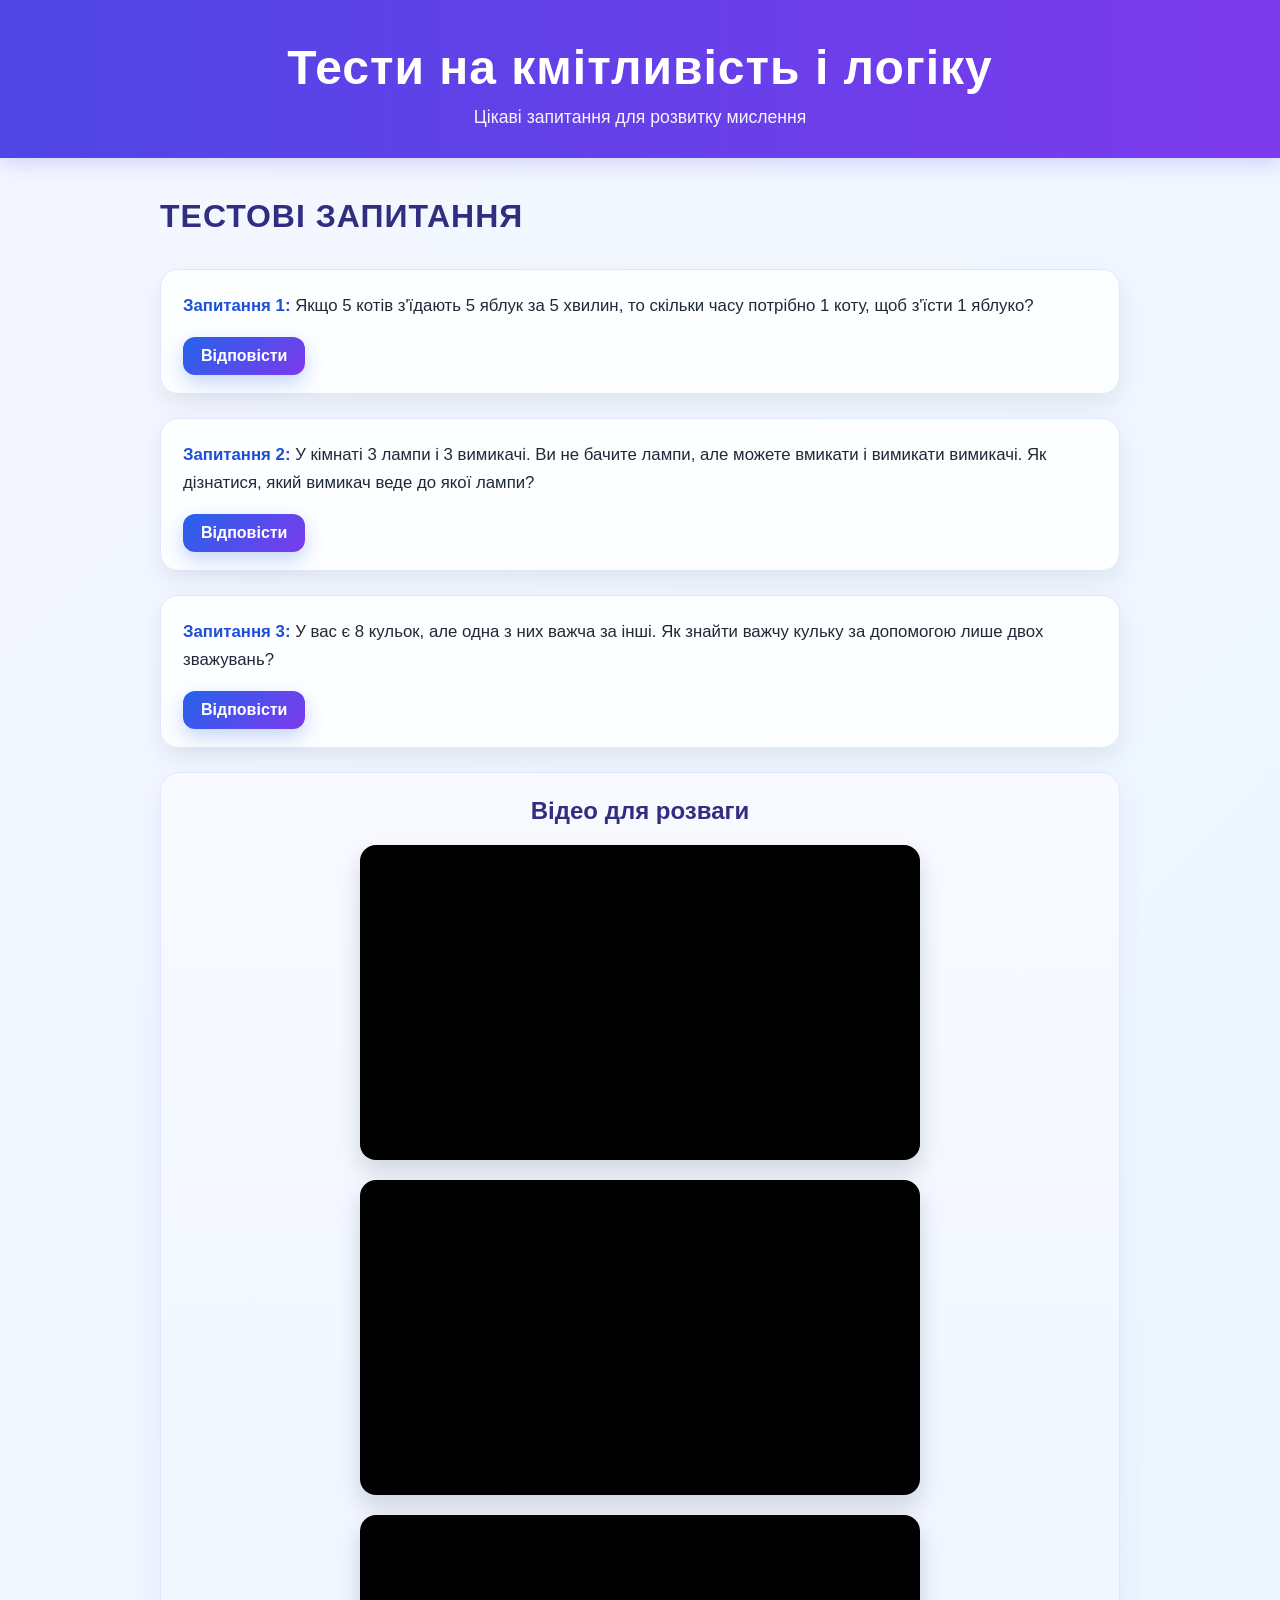
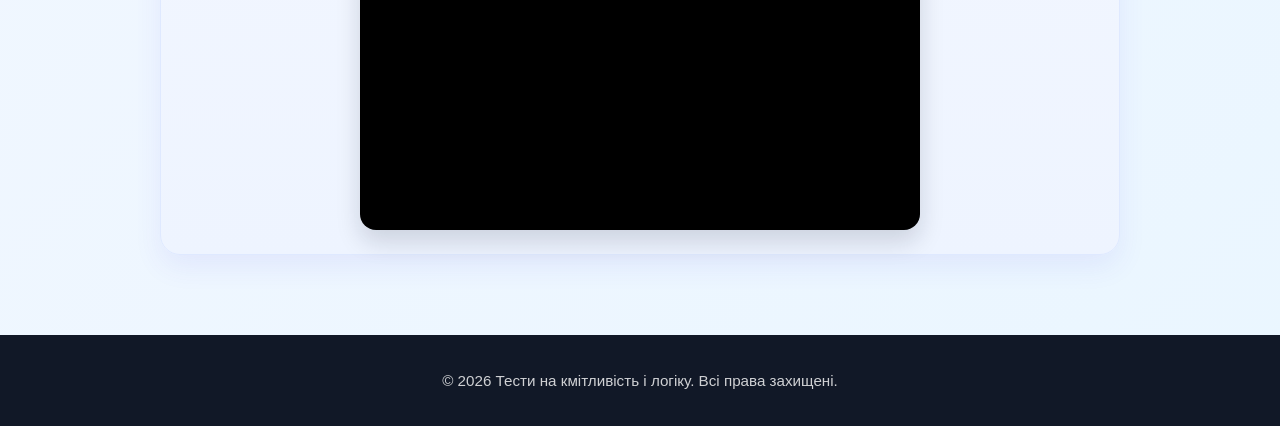
==== index.html @ a7ddb38e "PELEMEN" ====
<!DOCTYPE html>
<html lang="en">

<head>
    <meta charset="UTF-8">
    <meta name="viewport" content="width=device-width, initial-scale=1.0">
    <title>Тести на кмітливість і логіку</title>

    <link rel="stylesheet" href="stael.css">
    <meta name="description"
        content="Тести на кмітливість і логіку онлайн. Цікаві запитання, корисні для розвитку мислення. Спробу1те свої сили прямо зараз! ">
    <meta name="keywords"
        content="тести на кмітливість, тести на логіку, тести онлайн, тести для розвитку мислення, цікаві запитання, розвиваючі тести, логічні задачі, інтелектуальні тести, онлайн тести для розуму, тести для саморозвитку">
</head>

<body>
    <header>
        <h1>Тести на кмітливість і логіку</h1>
        <p>Цікаві запитання для розвитку мислення</p>
    </header>
    <main>
        <section>
            <h2>тестові запитання</h2>
            <div>
                <p><strong>Запитання 1:</strong> Якщо 5 котів з'їдають 5 яблук за 5 хвилин, то скільки часу потрібно 1
                    коту, щоб з'їсти 1 яблуко?</p>
                <button onclick="showAnswer(1)">Відповісти</button>
                <p id="1" style="display:none;">Відповідь: 5 хвилин. Кожен котик з'їдає одне яблуко за 5 хвилин.</p>
            </div>

            <div>
                <p><strong>Запитання 2:</strong> У кімнаті 3 лампи і 3 вимикачі. Ви не бачите лампи, але можете
                    вмикати і вимикати вимикачі. Як дізнатися, який вимикач веде до якої лампи?</p>
                <button onclick="showAnswer(2)">Відповісти</button>
                <p id="2" style="display:none;">Відповідь: Увімкніть перший вимикач на кілька хвилин, потім вимкніть
                    його і увімкніть другий. Після цього зайдіть у кімнату. Лампа, що горить, належить другому
                    вимикачу. Лампа, яка тепла, але не горить, належить першому. Лампа, яка холодна, належить третьому.
                </p>
            </div>

            <div>
                <p><strong>Запитання 3:</strong> У вас є 8 кульок, але одна з них важча за інші. Як знайти важчу кульку
                    за допомогою лише двох зважувань?</p>
                <button onclick="showAnswer(3)">Відповісти</button>
                <p id="3" style="display:none;">Відповідь: Розділіть 8 кульок на 3 групи: 3, 3 і 2 кульки. Зважте
                    дві групи по 3 кульки. Якщо вони однакові, то важча кулька в групі з 2 кульок. Якщо одна група
                    важча, то важча кулька там. Потім зважте дві кульки з важчої групи. Якщо вони однакові, то важча —
                    третя кулька. Якщо одна важча, то це та сама кулька.</p>
            </div>

            <div class="video-block">
                <h3>Відео для розваги</h3>
                <iframe width="560" height="315" src="https://www.youtube.com/embed/Ryba_ClLH7Q?si=eU4nqPWn9Am6mVFc"
                    title="YouTube video player" frameborder="0"
                    allow="accelerometer; autoplay; clipboard-write; encrypted-media; gyroscope; picture-in-picture; web-share"
                    allowfullscreen>
                </iframe>

                <iframe width="560" height="315" src="https://www.youtube.com/embed/71NWP1I7W4Y?si=zUNtPjNKuVQv7Yg4"
                    title="YouTube video player" frameborder="0"
                    allow="accelerometer; autoplay; clipboard-write; encrypted-media; gyroscope; picture-in-picture; web-share"
                    allowfullscreen>
                </iframe>

                <iframe width="560" height="315" src="https://www.youtube.com/embed/3mIrrmdH-fM?si=V1Eta4tSdFA1b5vT"
                    title="YouTube video player" frameborder="0"
                    allow="accelerometer; autoplay; clipboard-write; encrypted-media; gyroscope; picture-in-picture; web-share"
                    allowfullscreen>
                </iframe>
            </div>
        </section>
    </main>
    <footer>
        <p>&copy; 2026 Тести на кмітливість і логіку. Всі права захищені.</p>
        <script src="srept.js"></script>
</body>

</html>
---- stael.css ----
* {
    box-sizing: border-box;
}

body {
    margin: 0;
    font-family: "Segoe UI", Tahoma, sans-serif;
    background: linear-gradient(135deg, #f5f7ff 0%, #eaf6ff 100%);
    color: #1f2937;
}

header {
    background: linear-gradient(90deg, #4f46e5, #7c3aed);
    color: white;
    text-align: center;
    padding: 40px 20px 30px;
    box-shadow: 0 6px 20px rgba(79, 70, 229, 0.2);
}

header h1 {
    margin: 0;
    font-size: clamp(2rem, 4vw, 3rem);
    letter-spacing: 1px;
}

header p {
    margin: 12px 0 0;
    font-size: 1.1rem;
    opacity: 0.95;
}

main {
    max-width: 1000px;
    margin: 40px auto;
    padding: 0 20px 40px;
}

section {
    display: grid;
    gap: 24px;
}

section h2 {
    margin: 0 0 10px;
    font-size: 2rem;
    text-transform: uppercase;
    color: #312e81;
    letter-spacing: 1px;
}

section>div {
    background: rgba(255, 255, 255, 0.85);
    border: 1px solid #dfe7ff;
    border-radius: 18px;
    padding: 22px 22px 18px;
    box-shadow: 0 10px 25px rgba(17, 24, 39, 0.08);
}

section p {
    margin: 0 0 16px;
    line-height: 1.7;
    font-size: 1.05rem;
}

strong {
    color: #1d4ed8;
}

button {
    background: linear-gradient(135deg, #2563eb, #7c3aed);
    color: white;
    border: none;
    border-radius: 12px;
    padding: 10px 18px;
    font-size: 1rem;
    font-weight: 600;
    cursor: pointer;
    transition: transform 0.2s ease, box-shadow 0.2s ease;
    box-shadow: 0 8px 20px rgba(37, 99, 235, 0.25);
}

button:hover {
    transform: translateY(-1px);
    box-shadow: 0 12px 24px rgba(37, 99, 235, 0.35);
}

button:active {
    transform: translateY(0);
}

p[id] {
    margin-top: 16px;
    padding: 14px 16px;
    border-left: 4px solid #10b981;
    background: #ecfdf5;
    border-radius: 10px;
    color: #065f46;
    font-weight: 500;
}

.video-block {
    display: grid;
    gap: 20px;
    justify-items: center;
    background: linear-gradient(180deg, #f8faff 0%, #eef4ff 100%);
    border: 1px solid #dfe9ff;
    border-radius: 20px;
    padding: 24px 20px;
    box-shadow: 0 12px 28px rgba(79, 70, 229, 0.08);
}

.video-block h3 {
    margin: 0;
    font-size: 1.5rem;
    color: #312e81;
}

.video-block iframe {
    width: min(100%, 560px);
    aspect-ratio: 16 / 9;
    border: none;
    border-radius: 16px;
    box-shadow: 0 12px 24px rgba(15, 23, 42, 0.15);
    background: #000;
}

footer {
    background: #111827;
    color: rgba(255, 255, 255, 0.8);
    text-align: center;
    padding: 22px 20px;
    font-size: 0.95rem;
}

@media (max-width: 600px) {
    header {
        padding-top: 30px;
    }

    section>div {
        padding: 18px 16px;
    }

    section p {
        font-size: 0.98rem;
    }

    .video-block {
        padding: 18px 12px;
    }
}
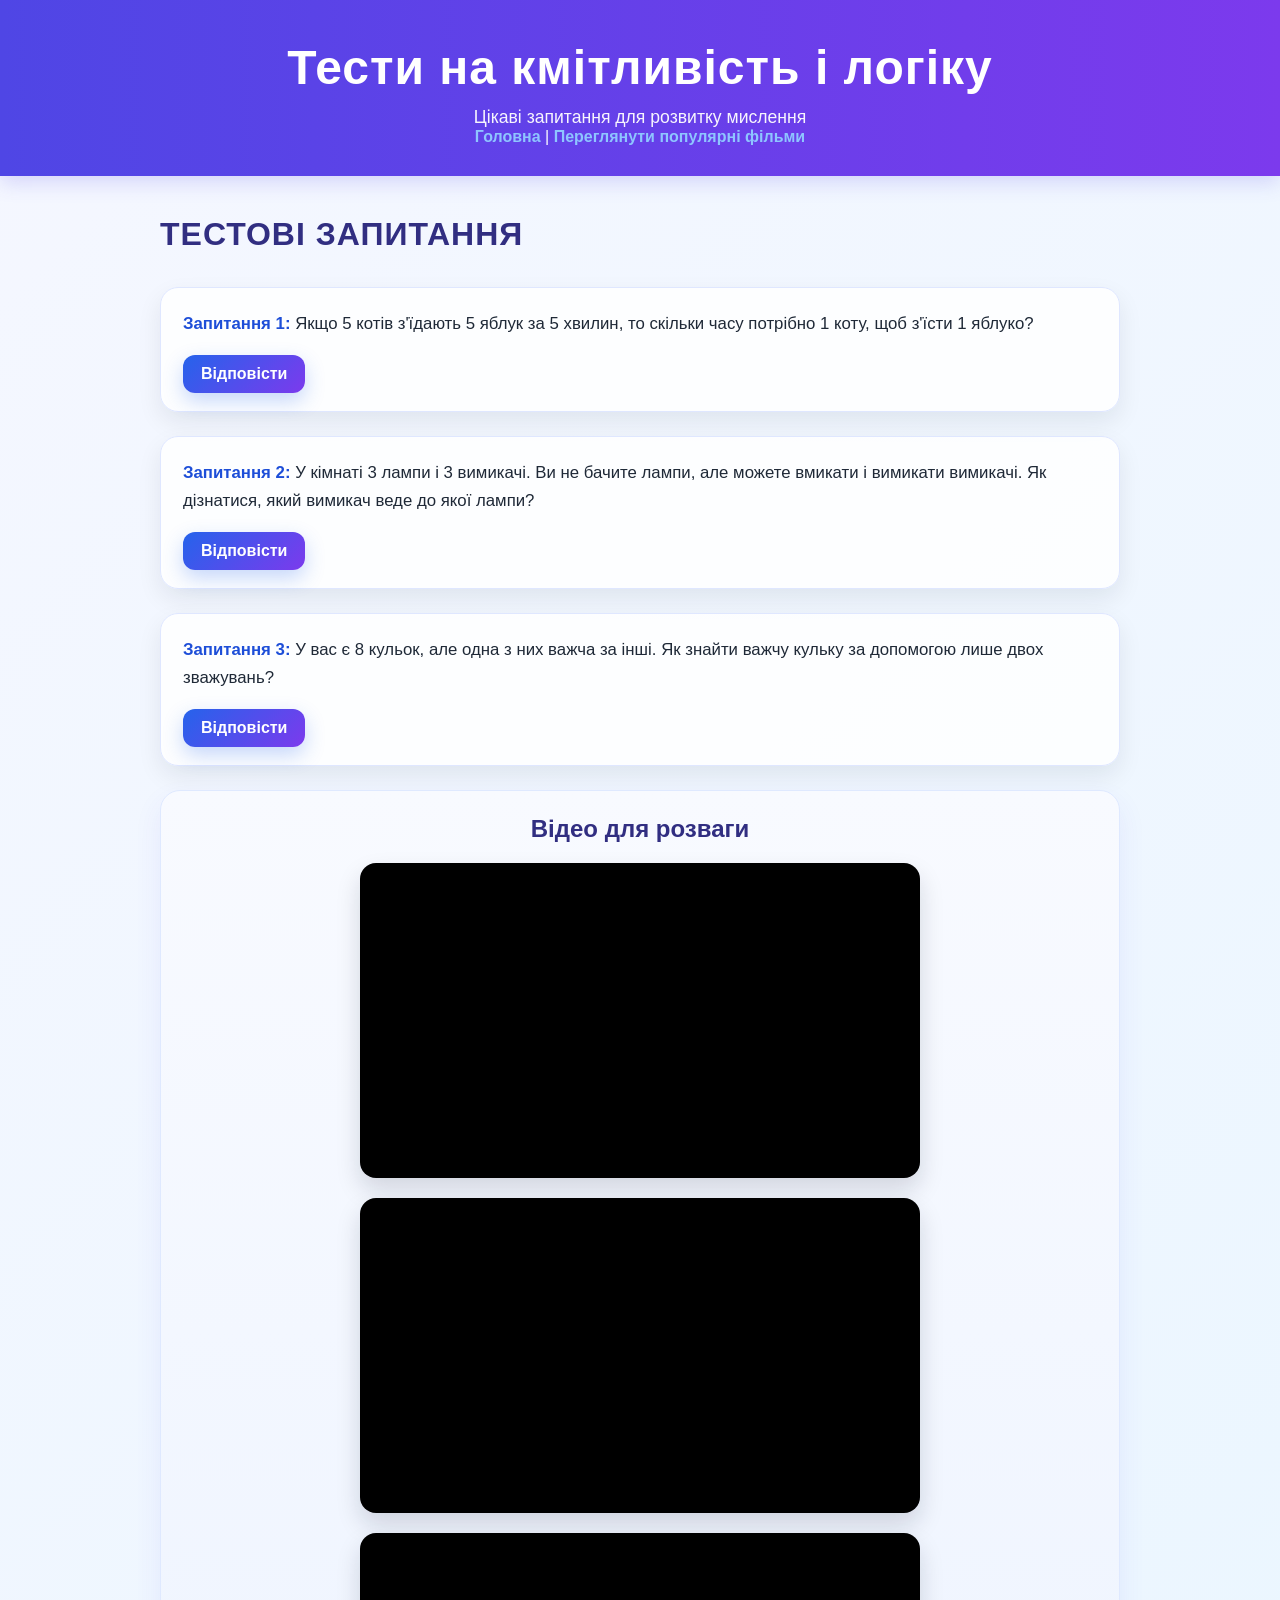
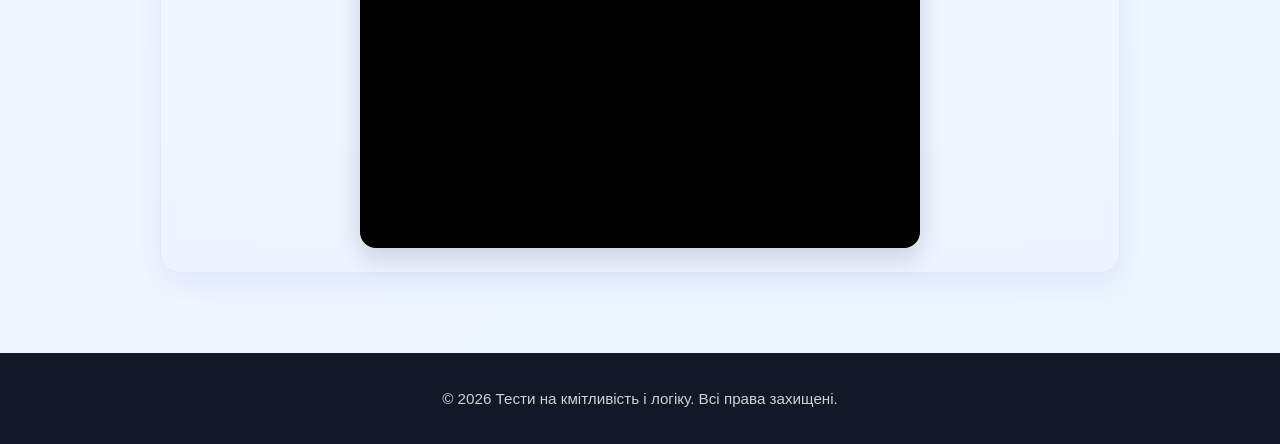
==== commit 21093c56: "felms" ====
--- a/index.html
+++ b/index.html
@@ -2,6 +2,15 @@
 <html lang="en">
 
 <head>
+    <!-- Google tag (gtag.js) -->
+<script async src="https://www.googletagmanager.com/gtag/js?id=G-M4Q8GLQ7S1"></script>
+<script>
+  window.dataLayer = window.dataLayer || [];
+  function gtag(){dataLayer.push(arguments);}
+  gtag('js', new Date());
+
+  gtag('config', 'G-M4Q8GLQ7S1');
+</script>
     <meta charset="UTF-8">
     <meta name="viewport" content="width=device-width, initial-scale=1.0">
     <title>Тести на кмітливість і логіку</title>
@@ -17,6 +26,8 @@
     <header>
         <h1>Тести на кмітливість і логіку</h1>
         <p>Цікаві запитання для розвитку мислення</p>
+        <a href="index.html">Головна</a> |
+        <a href="movies.html">Переглянути популярні фільми</a>
     </header>
     <main>
         <section>
@@ -75,4 +86,5 @@
         <script src="srept.js"></script>
 </body>
 
+
 </html>
--- a/stael.css
+++ b/stael.css
@@ -64,6 +64,23 @@
 
 strong {
     color: #1d4ed8;
+}
+
+a {
+    color: #8ec5ff;
+    text-decoration: none;
+    font-weight: 700;
+    transition: color 0.2s ease, text-decoration 0.2s ease, transform 0.2s ease;
+}
+
+a:hover {
+    color: #c7d9ff;
+    text-decoration: underline;
+    transform: translateY(-1px);
+}
+
+a:visited {
+    color: #b794f4;
 }
 
 button {
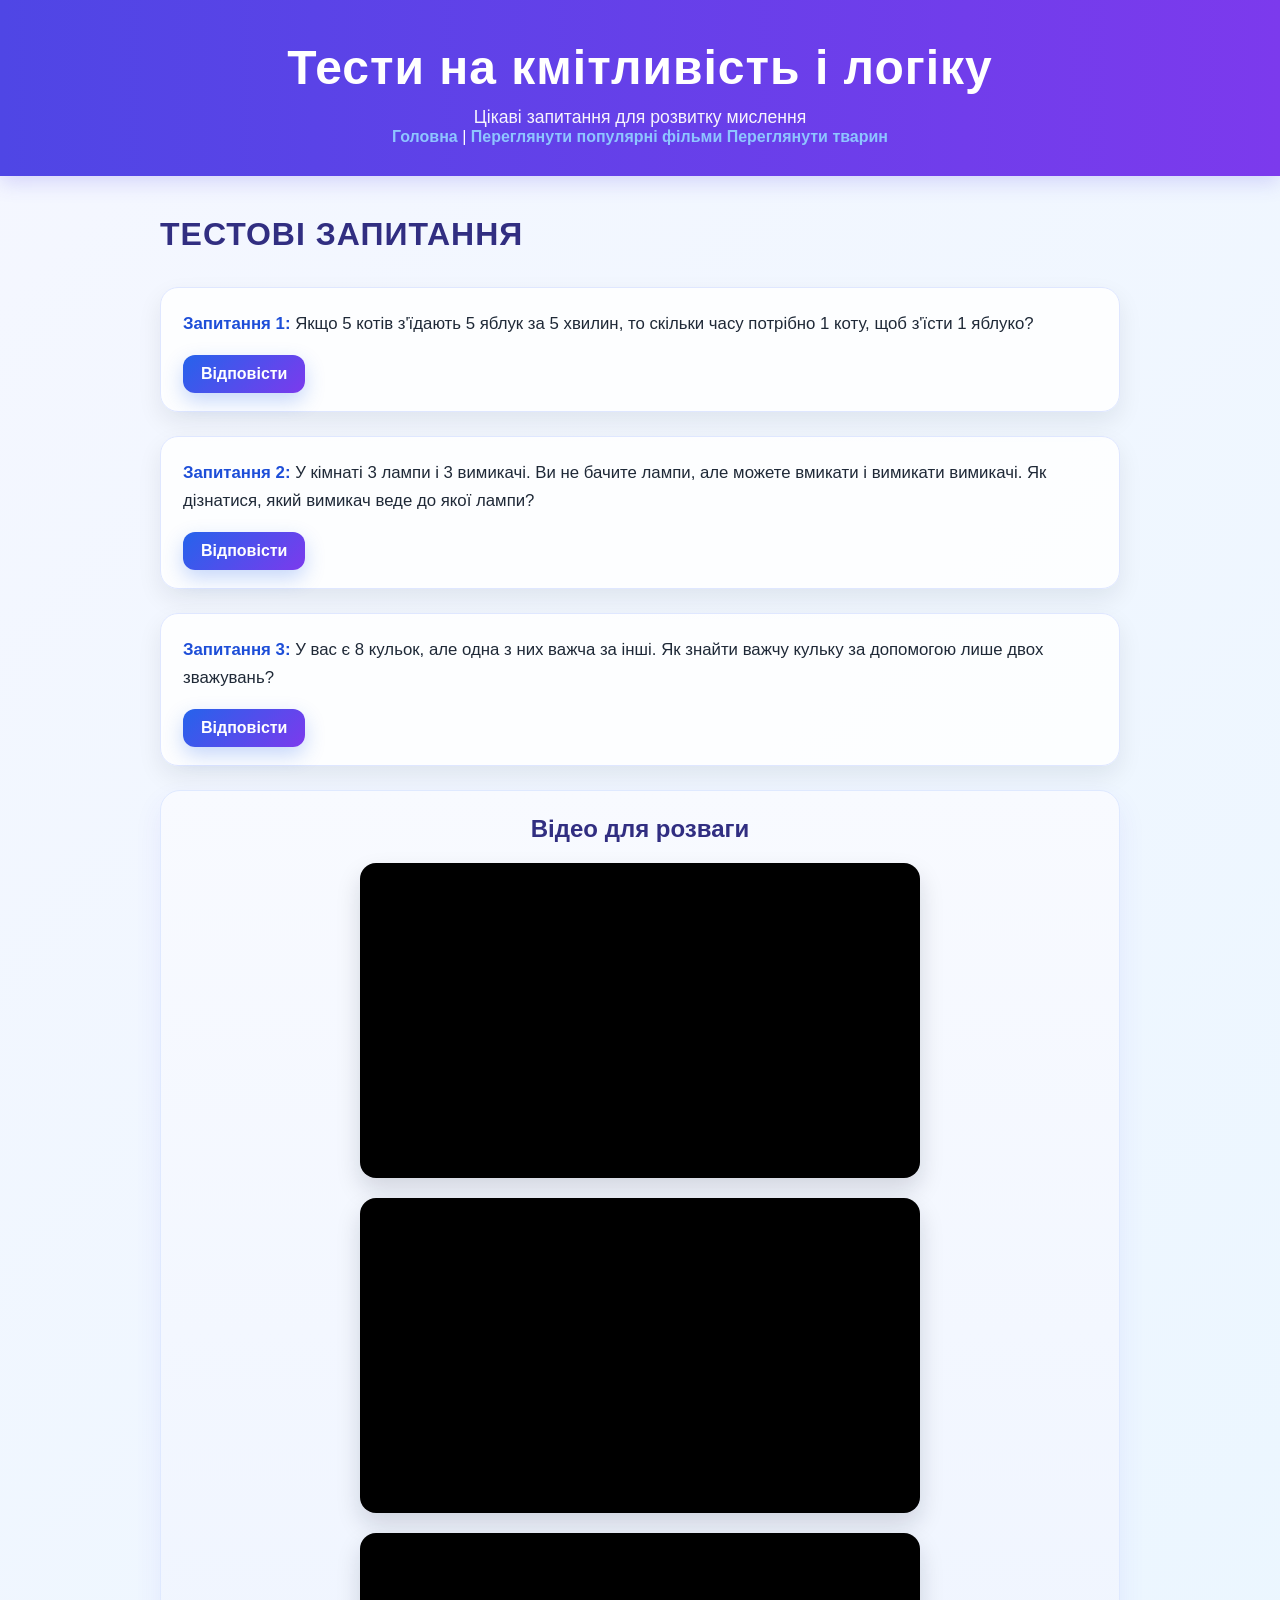
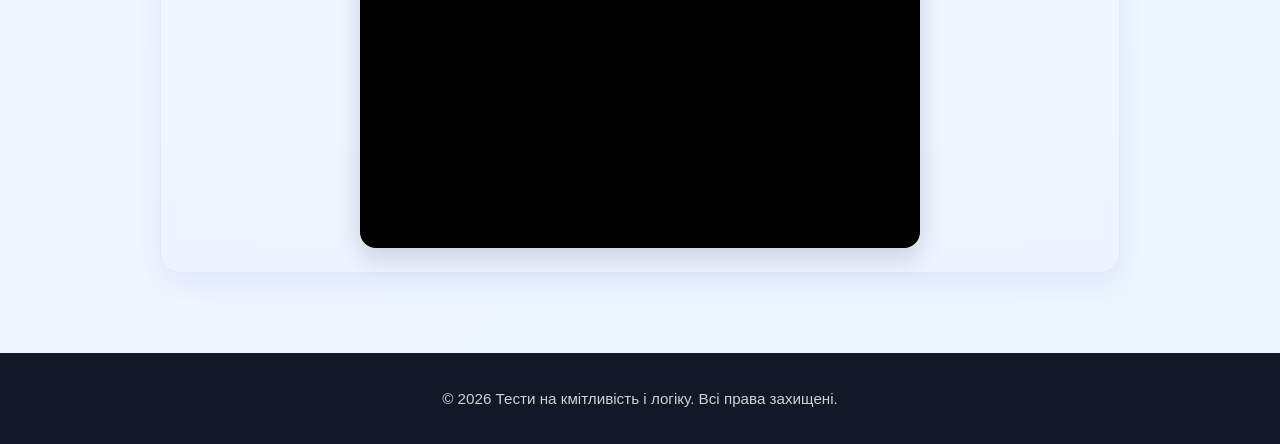
==== commit 172b1e2a: "додав сайт тварин" ====
--- a/index.html
+++ b/index.html
@@ -3,14 +3,14 @@
 
 <head>
     <!-- Google tag (gtag.js) -->
-<script async src="https://www.googletagmanager.com/gtag/js?id=G-M4Q8GLQ7S1"></script>
-<script>
-  window.dataLayer = window.dataLayer || [];
-  function gtag(){dataLayer.push(arguments);}
-  gtag('js', new Date());
+    <script async src="https://www.googletagmanager.com/gtag/js?id=G-M4Q8GLQ7S1"></script>
+    <script>
+        window.dataLayer = window.dataLayer || [];
+        function gtag() { dataLayer.push(arguments); }
+        gtag('js', new Date());
 
-  gtag('config', 'G-M4Q8GLQ7S1');
-</script>
+        gtag('config', 'G-M4Q8GLQ7S1');
+    </script>
     <meta charset="UTF-8">
     <meta name="viewport" content="width=device-width, initial-scale=1.0">
     <title>Тести на кмітливість і логіку</title>
@@ -26,8 +26,11 @@
     <header>
         <h1>Тести на кмітливість і логіку</h1>
         <p>Цікаві запитання для розвитку мислення</p>
-        <a href="index.html">Головна</a> |
+        <a href="index.html"
+            onclick="gtag('event', 'click', {'event_category': 'Link', 'event_label': 'Page Link'}); window.location.href='index.html'">Головна</a>
+        |
         <a href="movies.html">Переглянути популярні фільми</a>
+        <a href="animals.html">Переглянути тварин</a>
     </header>
     <main>
         <section>
@@ -87,4 +90,5 @@
 </body>
 
 
-</html>+</html>
+
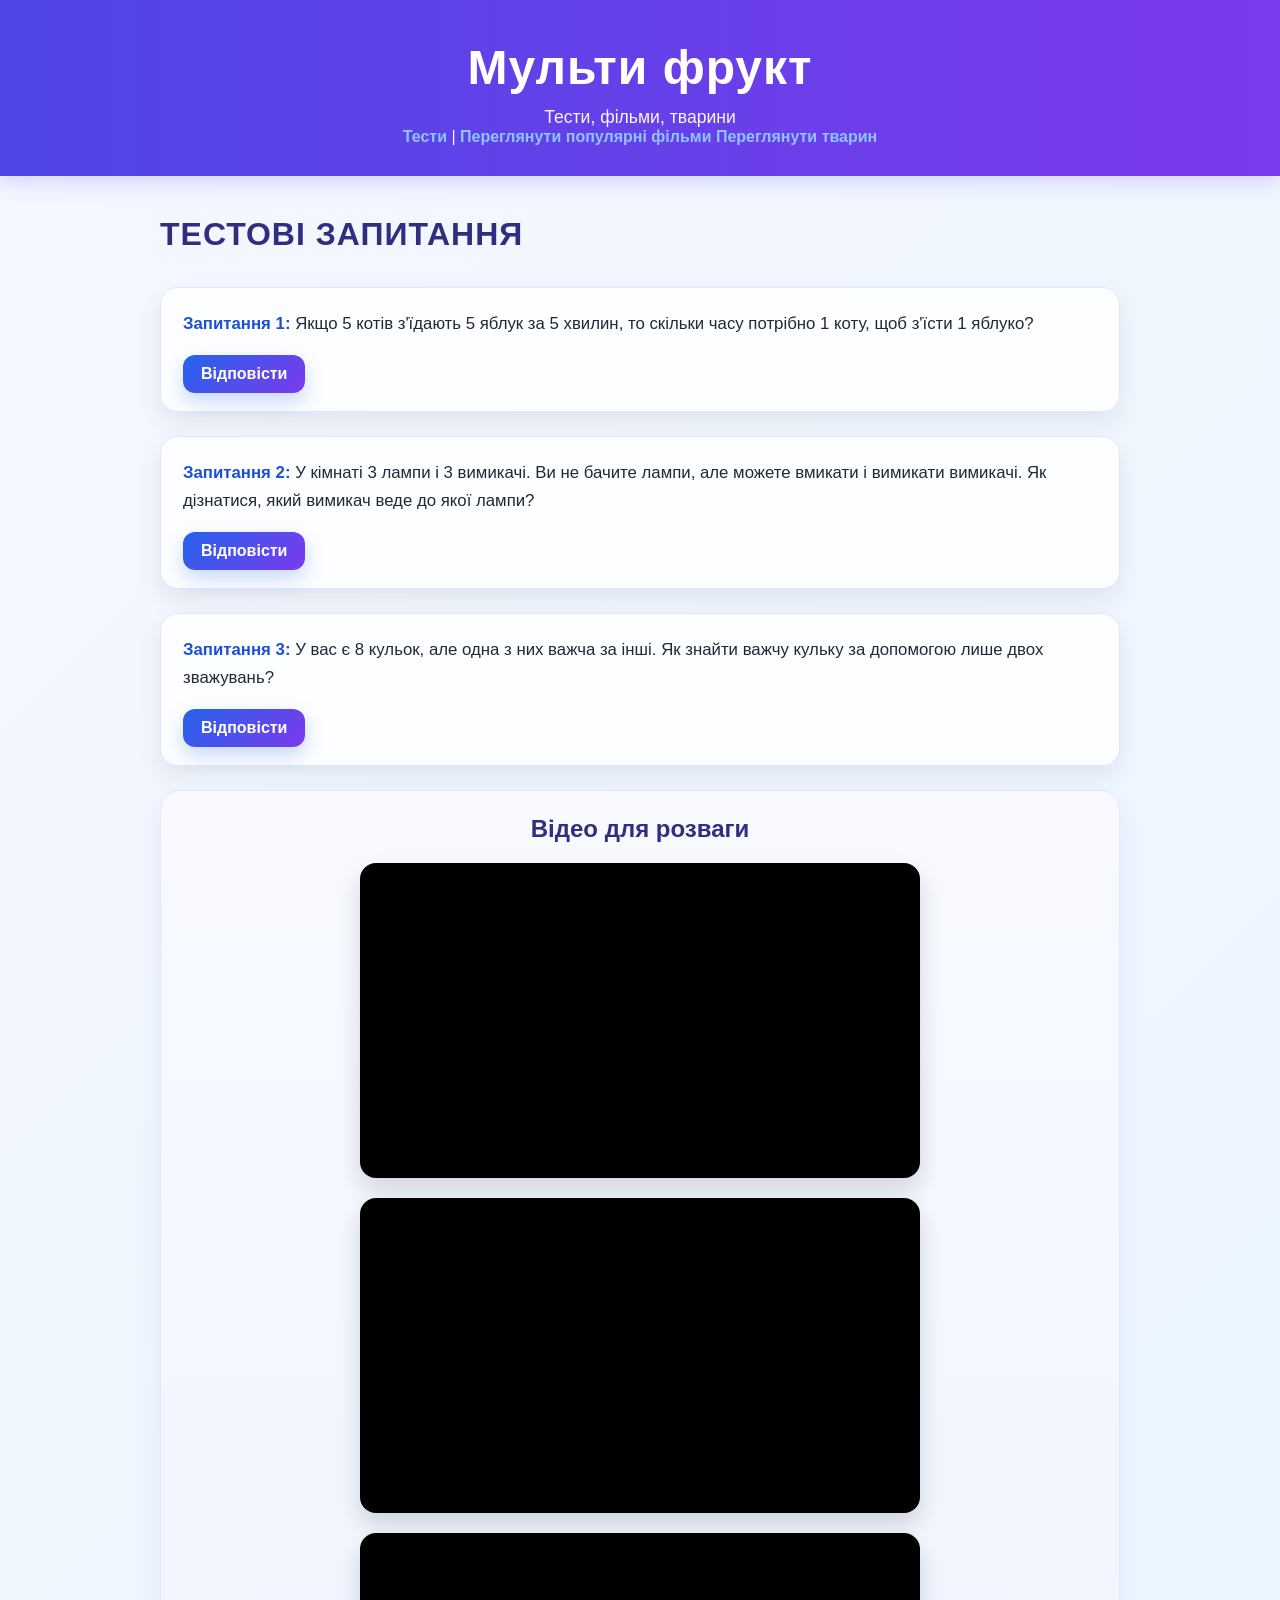
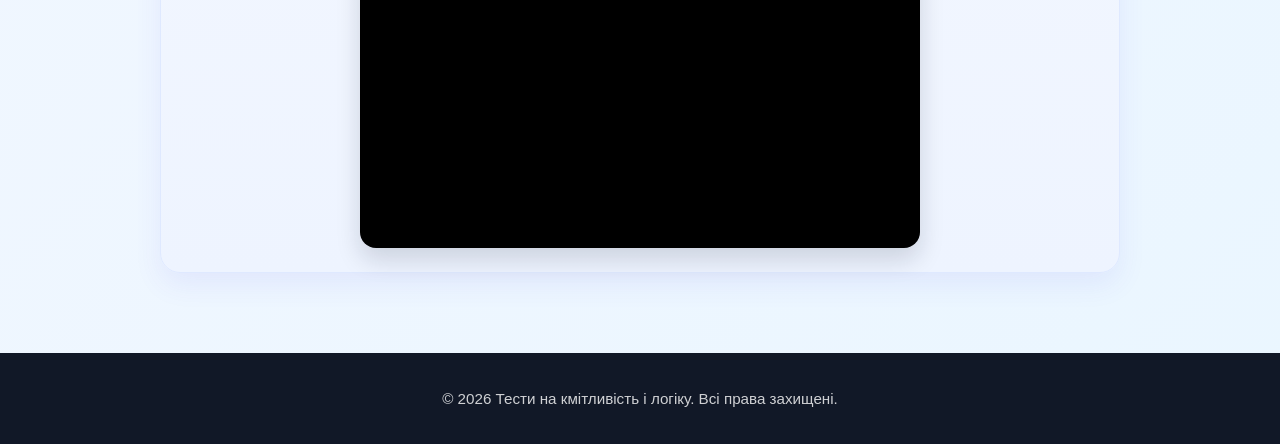
==== commit fc5d1d00: "трарини1" ====
--- a/index.html
+++ b/index.html
@@ -24,10 +24,10 @@
 
 <body>
     <header>
-        <h1>Тести на кмітливість і логіку</h1>
-        <p>Цікаві запитання для розвитку мислення</p>
+        <h1>Мульти фрукт</h1>
+        <p>Тести, фільми, тварини</p>
         <a href="index.html"
-            onclick="gtag('event', 'click', {'event_category': 'Link', 'event_label': 'Page Link'}); window.location.href='index.html'">Головна</a>
+            onclick="gtag('event', 'click', {'event_category': 'Link', 'event_label': 'Page Link'}); window.location.href='index.html'">Тести</a>
         |
         <a href="movies.html">Переглянути популярні фільми</a>
         <a href="animals.html">Переглянути тварин</a>
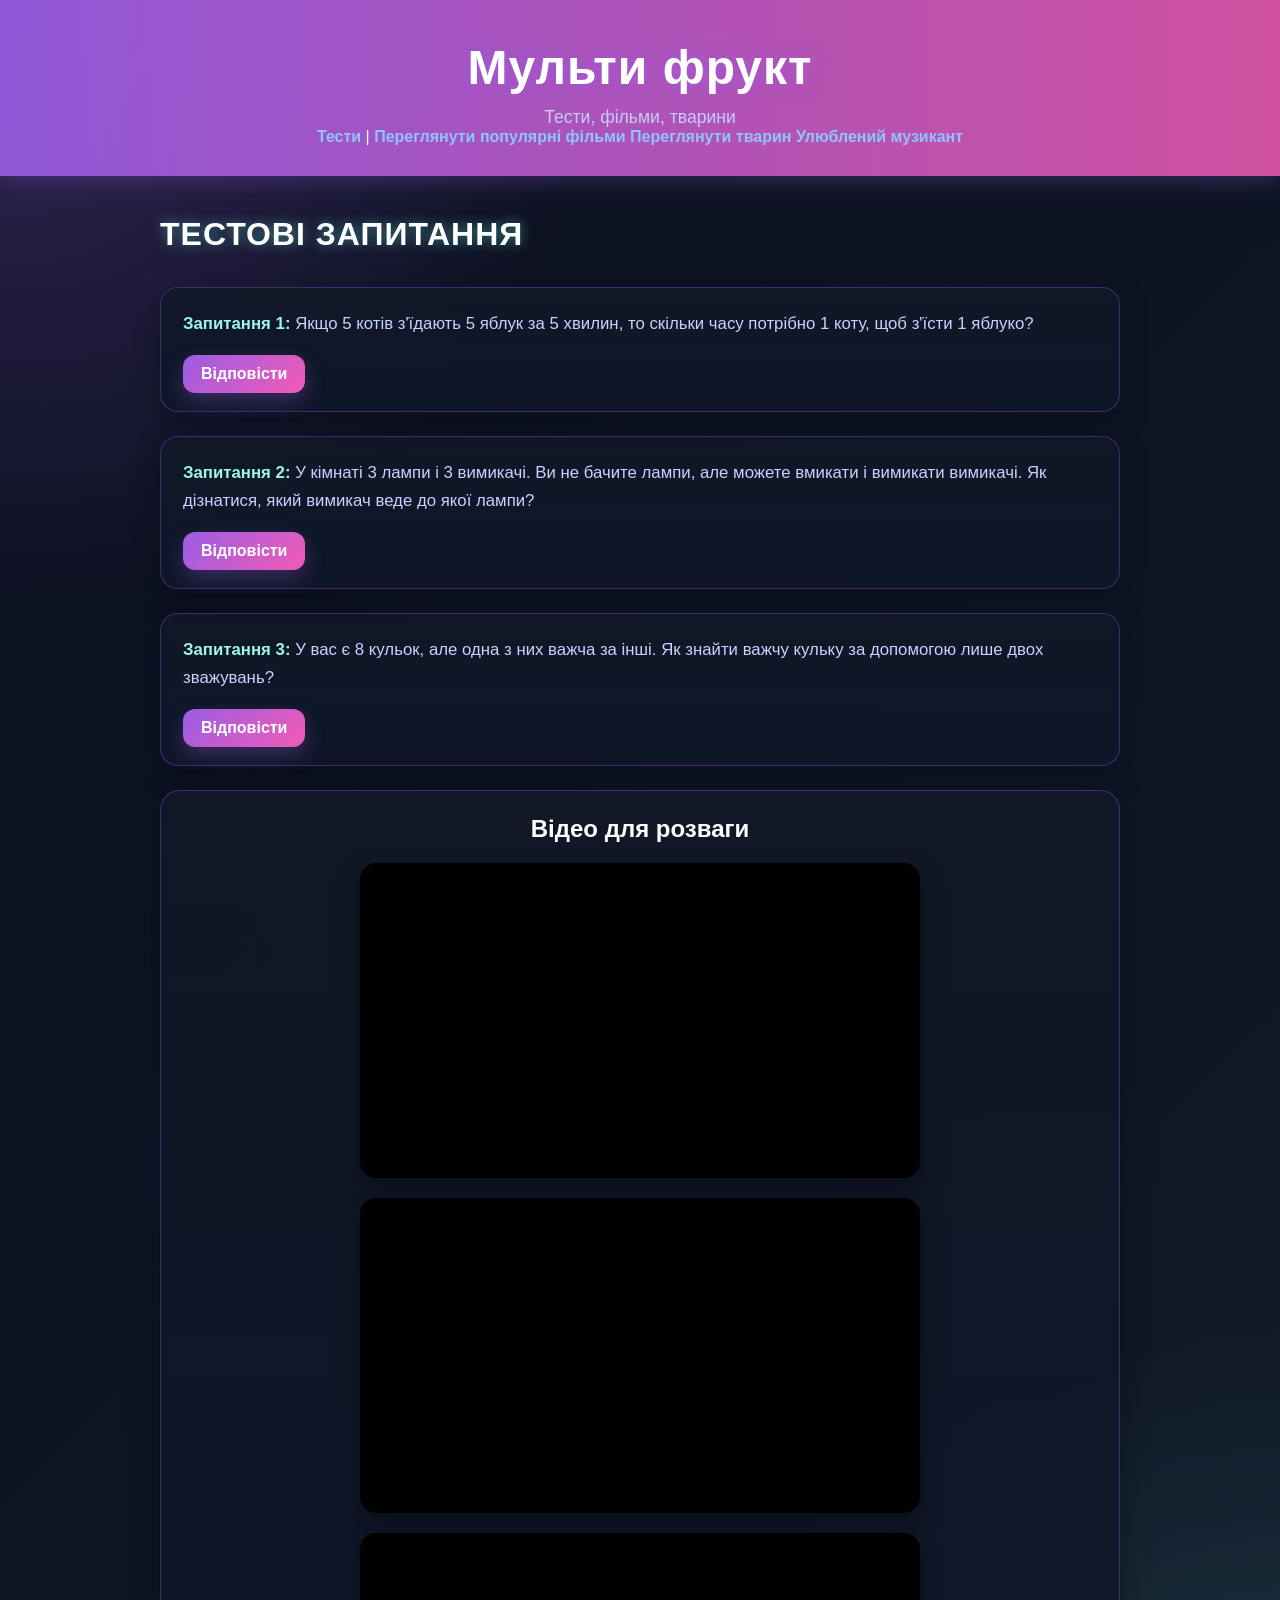
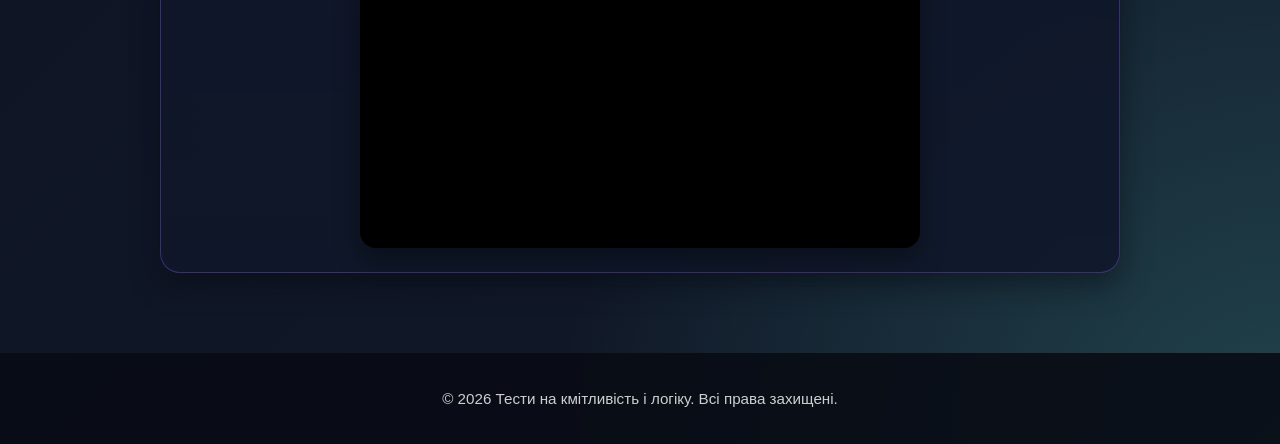
==== commit 899ee8ef: "музика" ====
--- a/index.html
+++ b/index.html
@@ -31,6 +31,7 @@
         |
         <a href="movies.html">Переглянути популярні фільми</a>
         <a href="animals.html">Переглянути тварин</a>
+        <a href="music.html">Улюблений музикант</a>
     </header>
     <main>
         <section>
--- a/stael.css
+++ b/stael.css
@@ -1,3 +1,18 @@
+:root {
+    --bg-1: #0b1020;
+    --bg-2: #121a2a;
+    --panel: rgba(17, 24, 39, 0.82);
+    --panel-2: rgba(28, 37, 55, 0.9);
+    --line: rgba(138, 92, 246, 0.35);
+    --purple: #9b5de5;
+    --pink: #f15bb5;
+    --cyan: #5eead4;
+    --gold: #f9c74f;
+    --text: #edf2ff;
+    --muted: #c7d2fe;
+    --shadow: rgba(8, 12, 20, 0.52);
+}
+
 * {
     box-sizing: border-box;
 }
@@ -5,28 +20,33 @@
 body {
     margin: 0;
     font-family: "Segoe UI", Tahoma, sans-serif;
-    background: linear-gradient(135deg, #f5f7ff 0%, #eaf6ff 100%);
-    color: #1f2937;
+    background:
+        radial-gradient(circle at top left, rgba(155, 93, 229, 0.28), transparent 25%),
+        radial-gradient(circle at bottom right, rgba(94, 234, 212, 0.2), transparent 30%),
+        linear-gradient(135deg, var(--bg-1) 0%, var(--bg-2) 100%);
+    color: var(--text);
 }
 
 header {
-    background: linear-gradient(90deg, #4f46e5, #7c3aed);
+    background: linear-gradient(90deg, rgba(155, 93, 229, 0.9), rgba(241, 91, 181, 0.85));
     color: white;
     text-align: center;
     padding: 40px 20px 30px;
-    box-shadow: 0 6px 20px rgba(79, 70, 229, 0.2);
+    box-shadow: 0 6px 20px rgba(155, 93, 229, 0.25);
 }
 
 header h1 {
     margin: 0;
     font-size: clamp(2rem, 4vw, 3rem);
     letter-spacing: 1px;
+    text-shadow: 0 0 18px rgba(155, 93, 229, 0.8);
 }
 
 header p {
     margin: 12px 0 0;
     font-size: 1.1rem;
     opacity: 0.95;
+    color: var(--muted);
 }
 
 main {
@@ -44,26 +64,28 @@
     margin: 0 0 10px;
     font-size: 2rem;
     text-transform: uppercase;
-    color: #312e81;
+    color: #fff;
     letter-spacing: 1px;
+    text-shadow: 0 0 12px rgba(94, 234, 212, 0.5);
 }
 
 section>div {
-    background: rgba(255, 255, 255, 0.85);
-    border: 1px solid #dfe7ff;
+    background: linear-gradient(180deg, rgba(17, 24, 39, 0.95), rgba(15, 23, 42, 0.92));
+    border: 1px solid var(--line);
     border-radius: 18px;
     padding: 22px 22px 18px;
-    box-shadow: 0 10px 25px rgba(17, 24, 39, 0.08);
+    box-shadow: 0 10px 25px var(--shadow);
 }
 
 section p {
     margin: 0 0 16px;
     line-height: 1.7;
     font-size: 1.05rem;
+    color: var(--muted);
 }
 
 strong {
-    color: #1d4ed8;
+    color: #9ff5eb;
 }
 
 a {
@@ -84,7 +106,7 @@
 }
 
 button {
-    background: linear-gradient(135deg, #2563eb, #7c3aed);
+    background: linear-gradient(135deg, #9b5de5, #f15bb5);
     color: white;
     border: none;
     border-radius: 12px;
@@ -93,12 +115,12 @@
     font-weight: 600;
     cursor: pointer;
     transition: transform 0.2s ease, box-shadow 0.2s ease;
-    box-shadow: 0 8px 20px rgba(37, 99, 235, 0.25);
+    box-shadow: 0 8px 20px rgba(155, 93, 229, 0.3);
 }
 
 button:hover {
     transform: translateY(-1px);
-    box-shadow: 0 12px 24px rgba(37, 99, 235, 0.35);
+    box-shadow: 0 12px 24px rgba(241, 91, 181, 0.35);
 }
 
 button:active {
@@ -108,10 +130,10 @@
 p[id] {
     margin-top: 16px;
     padding: 14px 16px;
-    border-left: 4px solid #10b981;
-    background: #ecfdf5;
+    border-left: 4px solid #5eead4;
+    background: rgba(94, 234, 212, 0.08);
     border-radius: 10px;
-    color: #065f46;
+    color: #d7fff8;
     font-weight: 500;
 }
 
@@ -119,17 +141,17 @@
     display: grid;
     gap: 20px;
     justify-items: center;
-    background: linear-gradient(180deg, #f8faff 0%, #eef4ff 100%);
-    border: 1px solid #dfe9ff;
+    background: linear-gradient(180deg, rgba(17, 24, 39, 0.96), rgba(15, 23, 42, 0.9));
+    border: 1px solid var(--line);
     border-radius: 20px;
     padding: 24px 20px;
-    box-shadow: 0 12px 28px rgba(79, 70, 229, 0.08);
+    box-shadow: 0 12px 28px rgba(8, 12, 20, 0.5);
 }
 
 .video-block h3 {
     margin: 0;
     font-size: 1.5rem;
-    color: #312e81;
+    color: #fff;
 }
 
 .video-block iframe {
@@ -137,12 +159,12 @@
     aspect-ratio: 16 / 9;
     border: none;
     border-radius: 16px;
-    box-shadow: 0 12px 24px rgba(15, 23, 42, 0.15);
+    box-shadow: 0 12px 24px rgba(0, 0, 0, 0.35);
     background: #000;
 }
 
 footer {
-    background: #111827;
+    background: rgba(8, 12, 20, 0.9);
     color: rgba(255, 255, 255, 0.8);
     text-align: center;
     padding: 22px 20px;
@@ -165,4 +187,46 @@
     .video-block {
         padding: 18px 12px;
     }
+
+    .animal-shell {
+        padding-top: 32px;
+    }
+
+    .animal-card {
+        padding: 14px;
+    }
+
+    .animal-visual {
+        height: 180px;
+    }
+}
+
+@media (max-width: 600px) {
+    header {
+        padding-top: 30px;
+    }
+
+    section>div {
+        padding: 18px 16px;
+    }
+
+    section p {
+        font-size: 0.98rem;
+    }
+
+    .video-block {
+        padding: 18px 12px;
+    }
+
+    .animal-shell {
+        padding-top: 32px;
+    }
+
+    .animal-card {
+        padding: 14px;
+    }
+
+    .animal-visual {
+        height: 180px;
+    }
 }
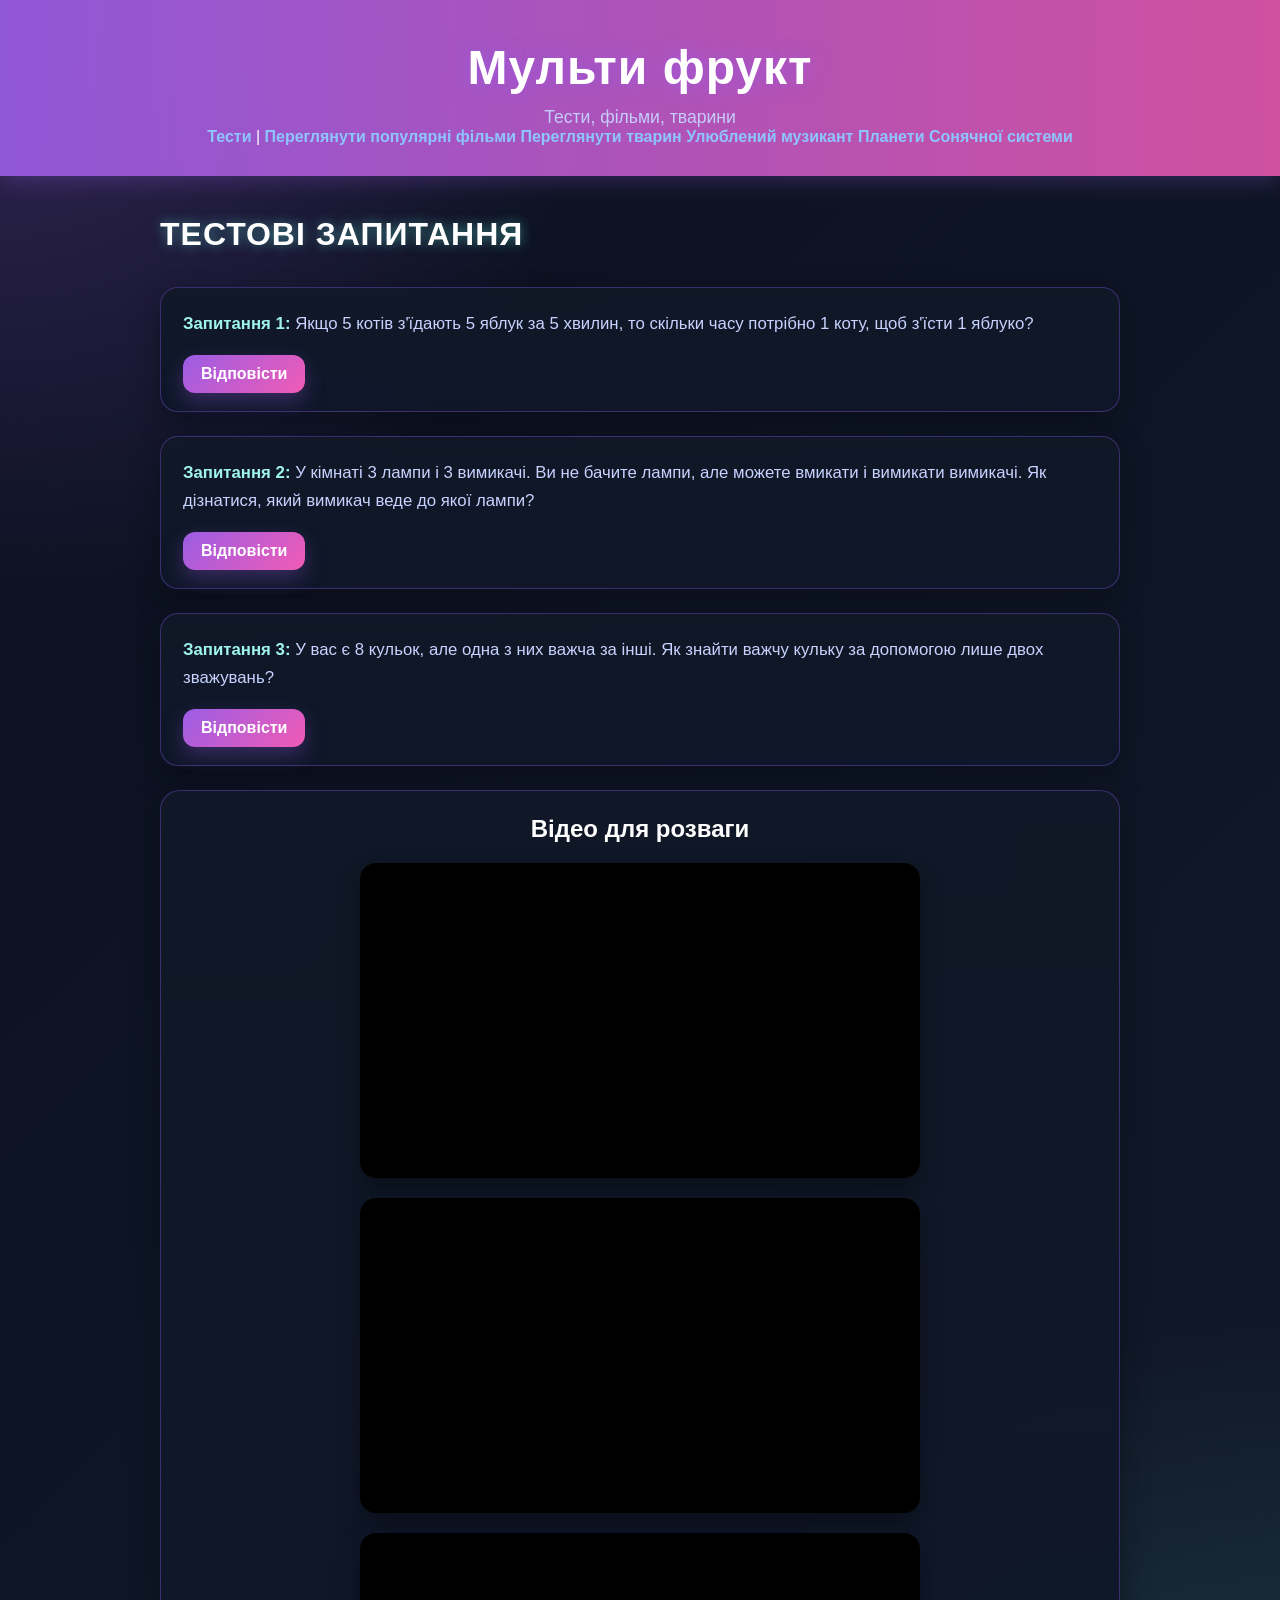
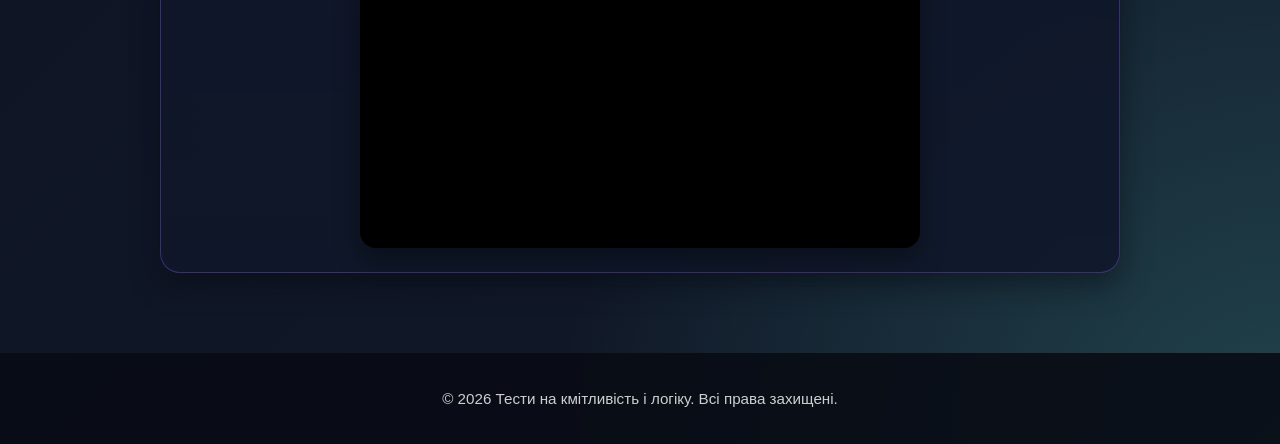
==== commit 58582d25: "планети" ====
--- a/index.html
+++ b/index.html
@@ -32,6 +32,7 @@
         <a href="movies.html">Переглянути популярні фільми</a>
         <a href="animals.html">Переглянути тварин</a>
         <a href="music.html">Улюблений музикант</a>
+        <a href="taebol.html">Планети Сонячної системи</a>
     </header>
     <main>
         <section>
